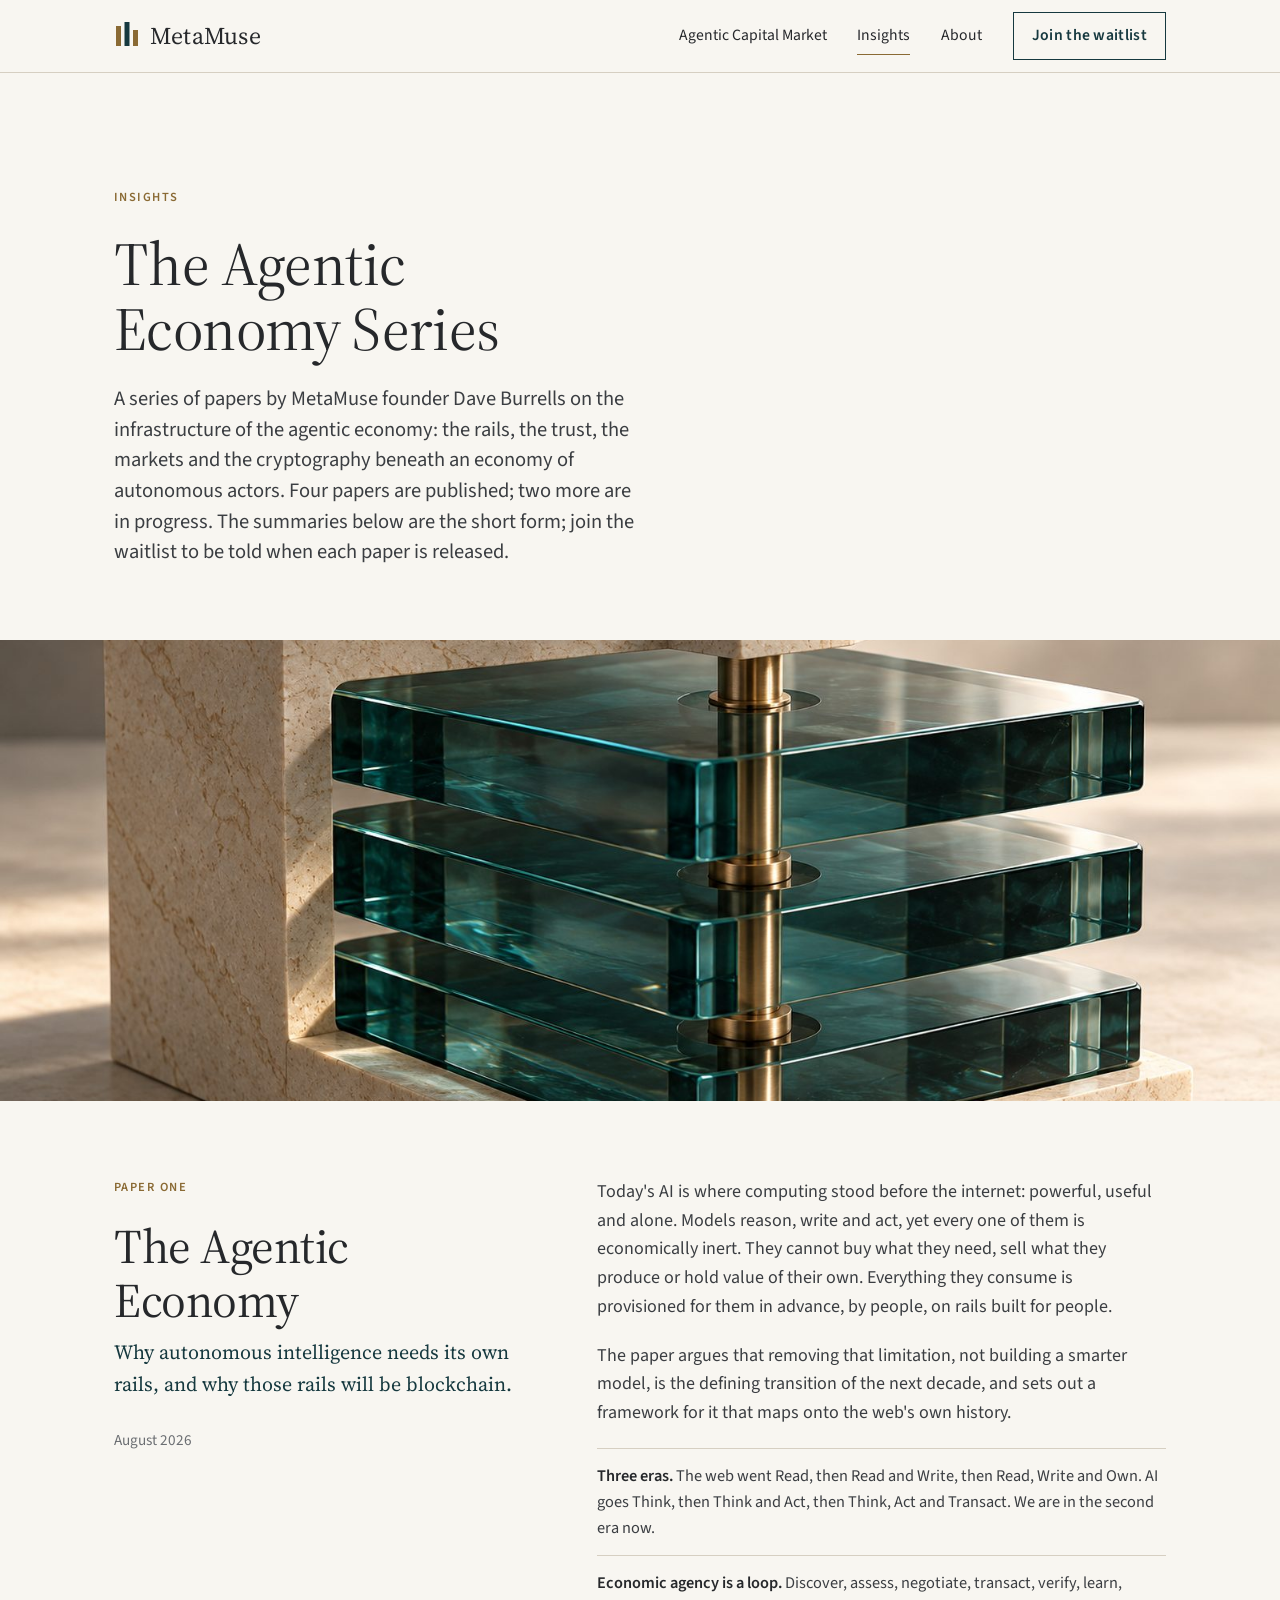
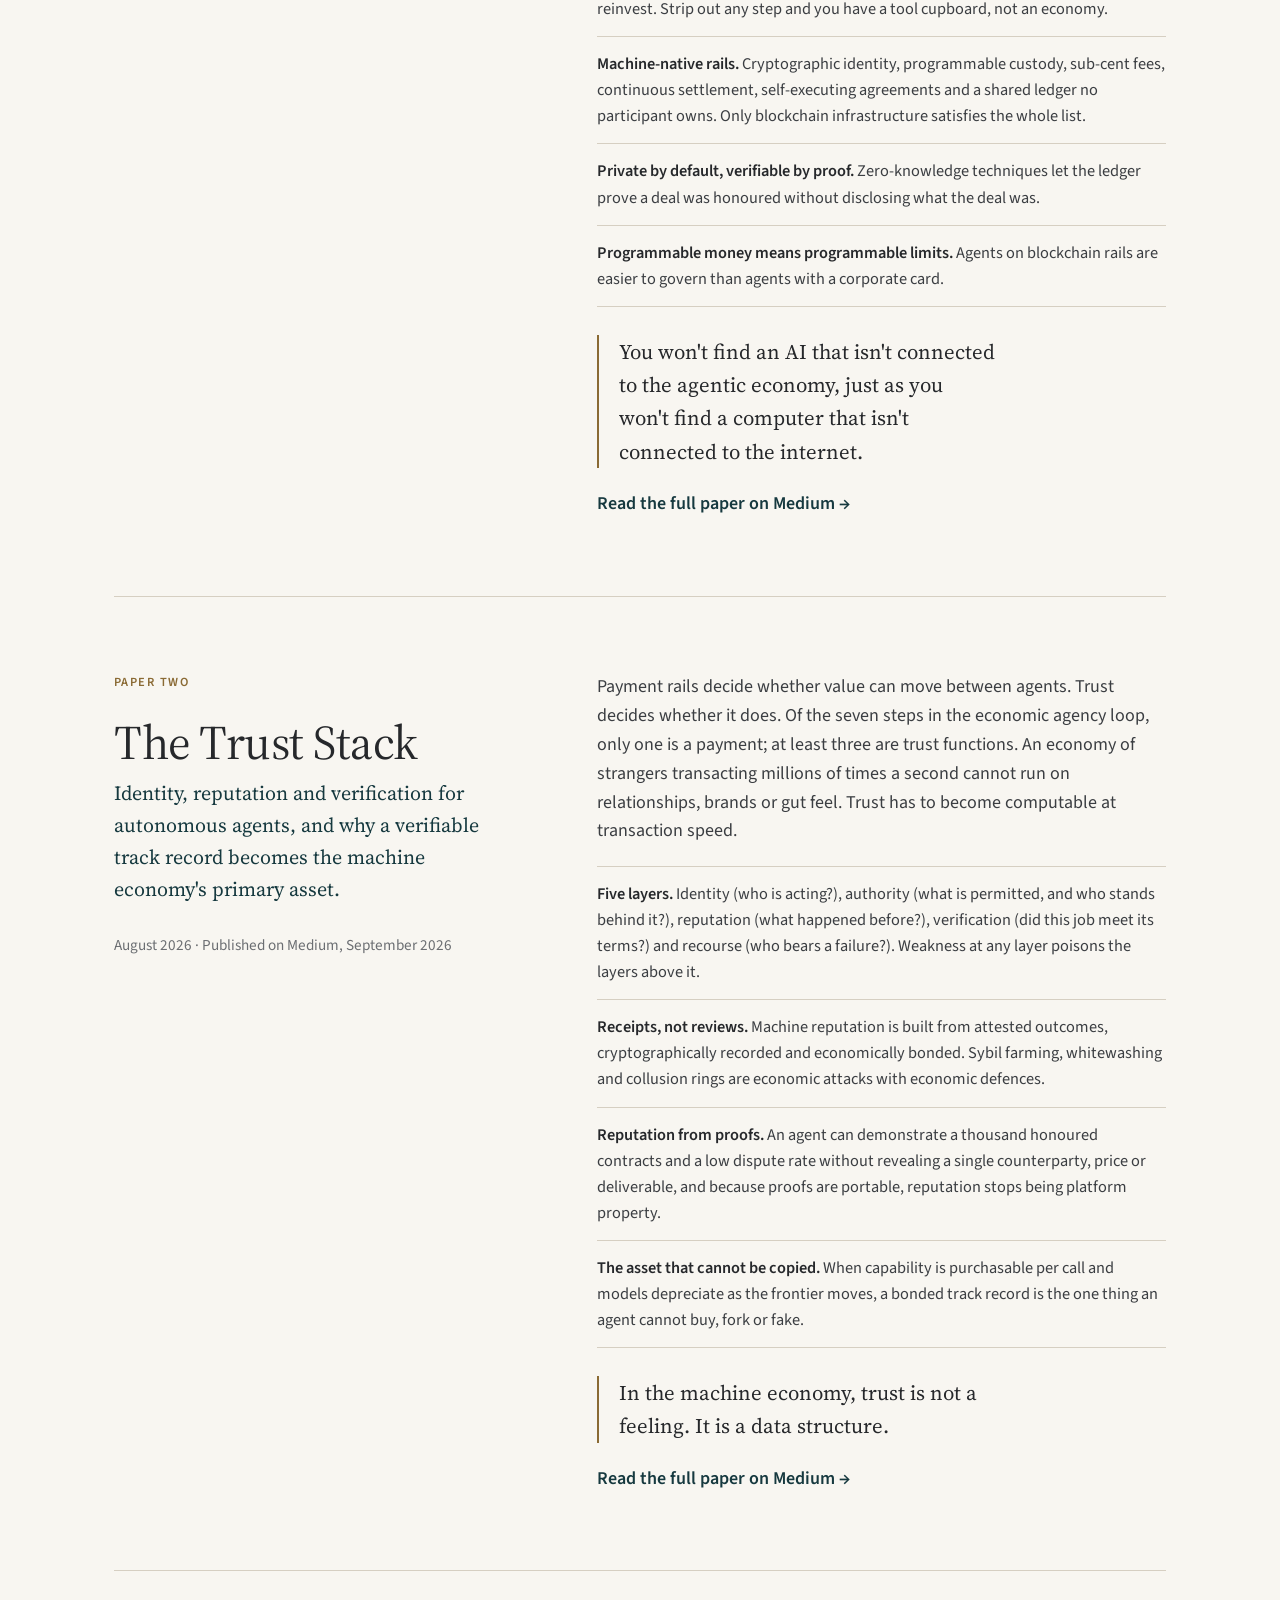
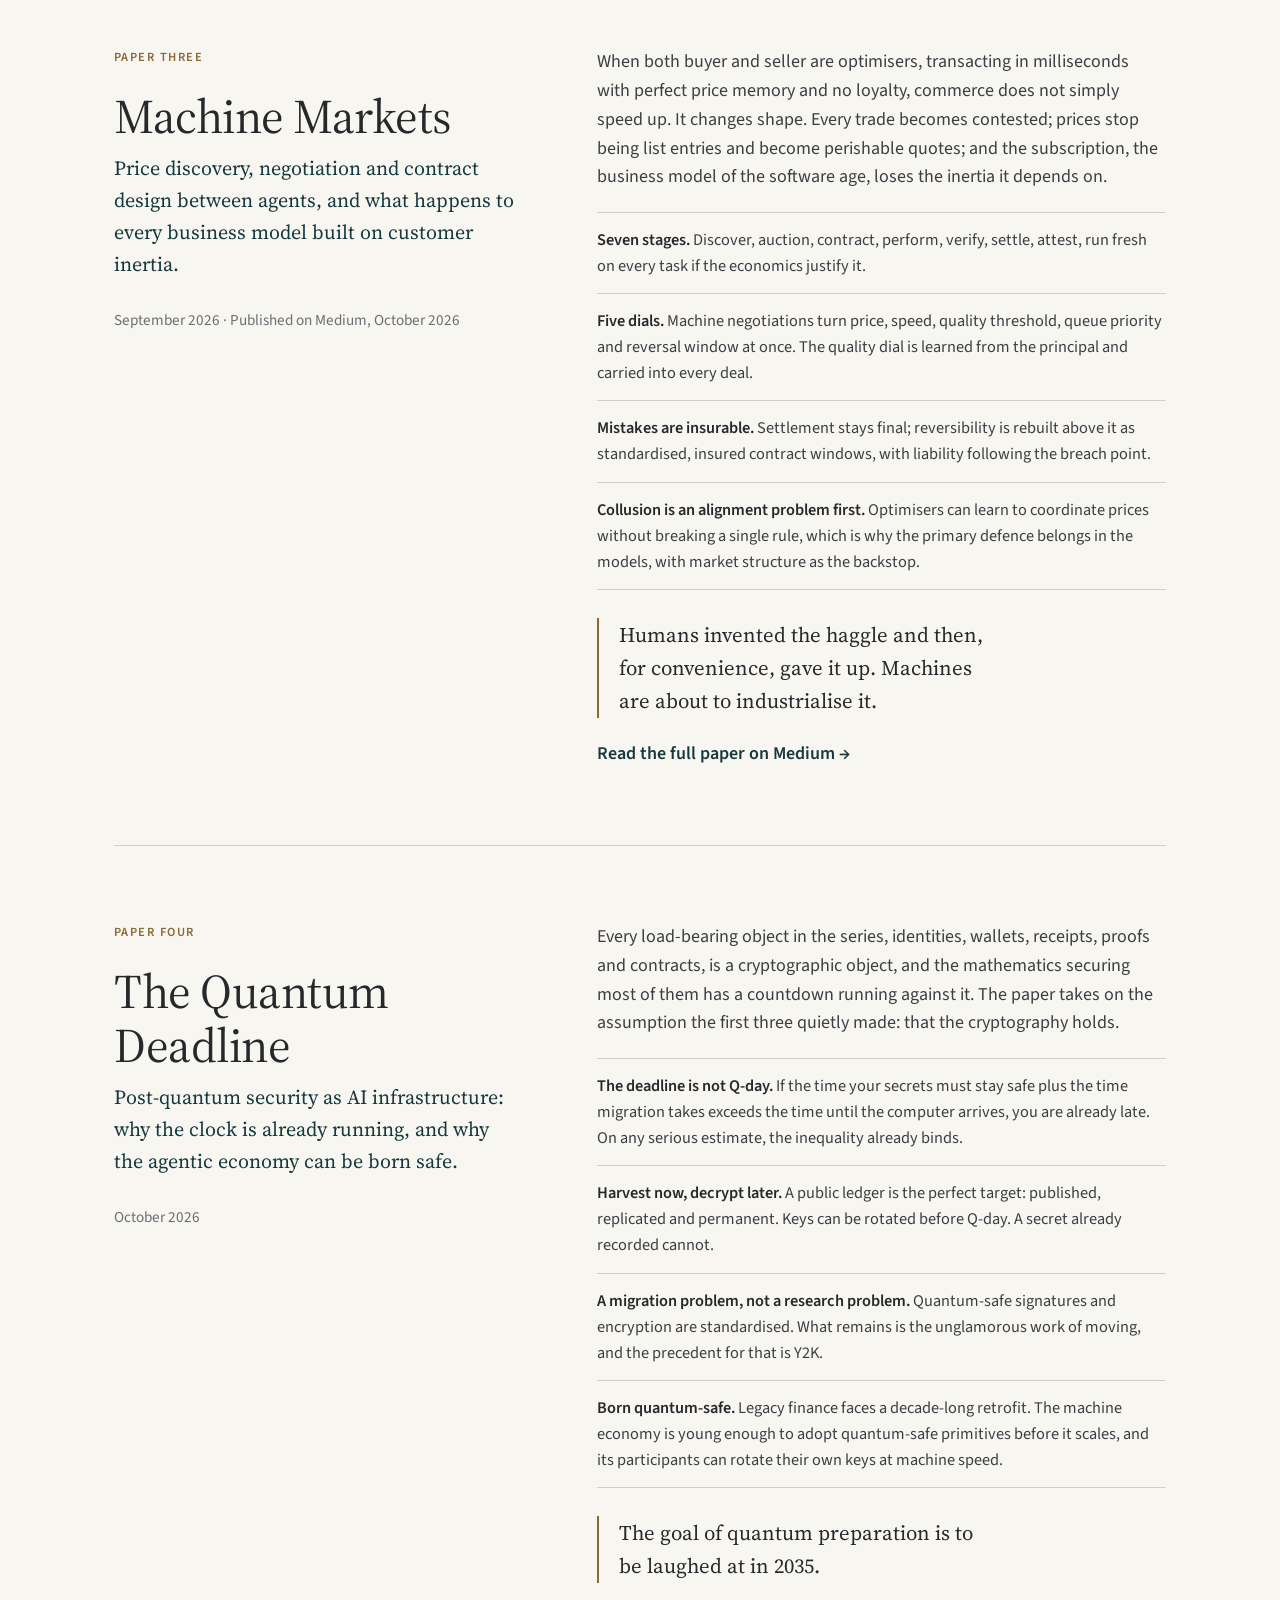
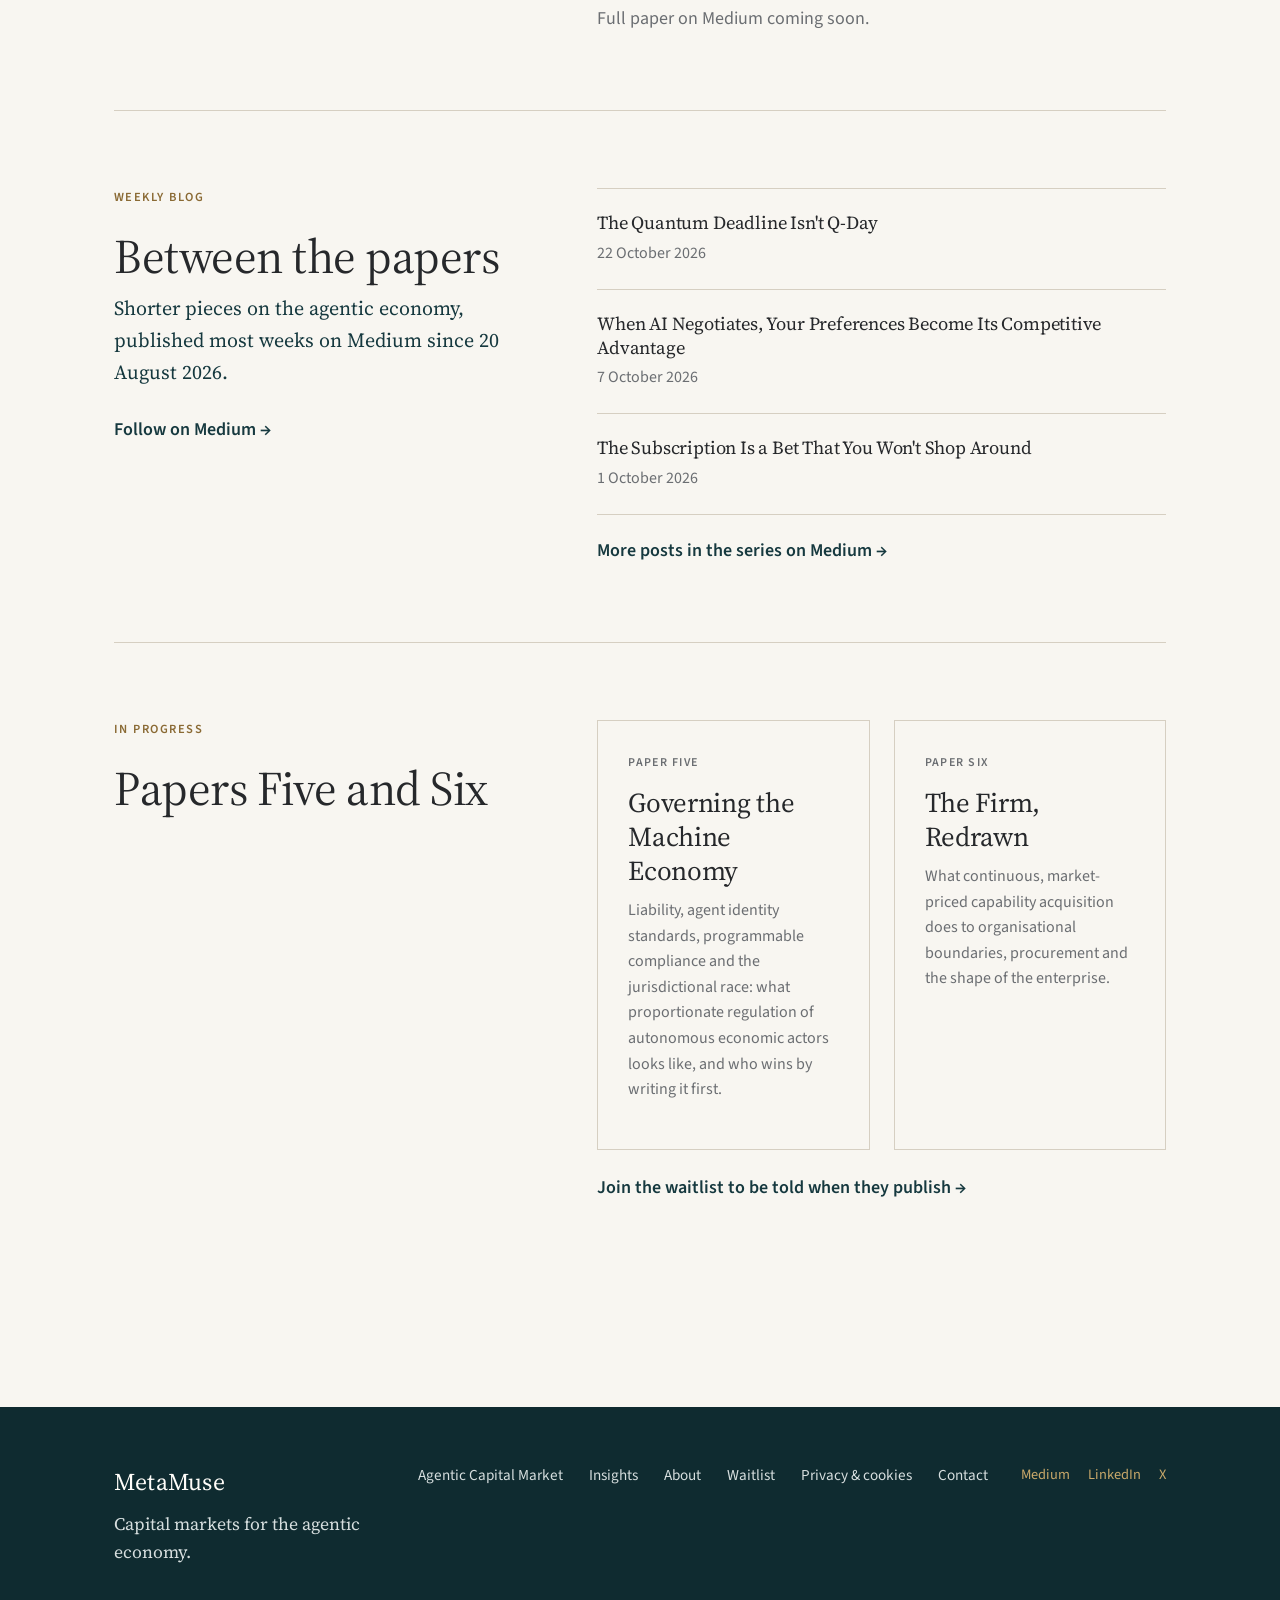
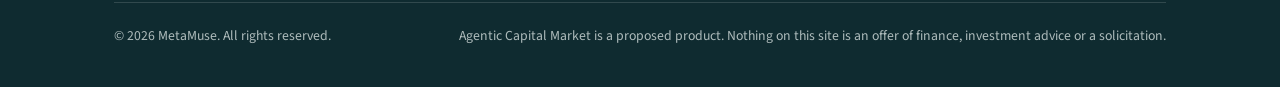
==== insights.html @ 32718b32 "Add files via upload" ====
<!doctype html>
<html lang="en-GB">
<head>
  <meta charset="utf-8">
  <meta name="viewport" content="width=device-width, initial-scale=1">
  <title>Insights — The Agentic Economy Series | MetaMuse</title>
  <meta name="description" content="The Agentic Economy Series: papers on the rails, trust, markets and cryptographic foundations of an economy in which autonomous agents transact.">
  <link rel="canonical" href="https://www.metamuse.co.uk/insights.html">
  <link rel="icon" href="favicon.svg" type="image/svg+xml">
  <link rel="preconnect" href="https://fonts.googleapis.com">
  <link rel="preconnect" href="https://fonts.gstatic.com" crossorigin>
  <link href="https://fonts.googleapis.com/css2?family=Source+Sans+3:wght@400;600&family=Source+Serif+4:opsz,wght@8..60,400;8..60,500&display=swap" rel="stylesheet">
  <link rel="stylesheet" href="style.css">
  <style>
    .paper-entry { padding: clamp(48px, 6vw, 88px) 0; border-top: 1px solid var(--line); }
    .paper-entry:first-of-type { border-top: 0; }
    .paper-entry .meta { color: var(--muted); font-size: 0.95rem; margin-bottom: 18px; }
    .paper-entry h2 { margin-bottom: 8px; }
    .paper-entry .subtitle { font-family: var(--serif); font-size: 1.25rem; color: var(--teal); margin-bottom: 28px; max-width: 46ch; }
    .paper-entry .points { list-style: none; padding: 0; margin: 0; }
    .paper-entry .points li { padding: 14px 0; border-top: 1px solid var(--line); font-size: 1.02rem; }
    .paper-entry .points li:last-child { border-bottom: 1px solid var(--line); }
    .paper-entry .points strong { color: var(--ink); font-weight: 600; }
    .paper-entry .quote { font-family: var(--serif); font-size: 1.3rem; color: var(--ink); border-left: 2px solid var(--gold); padding-left: 20px; margin: 28px 0 0; max-width: 40ch; }
  </style>
</head>
<body>
<a class="skip" href="#main">Skip to content</a>

<header class="site-header">
  <div class="wrap">
    <a class="brand" href="index.html" aria-label="MetaMuse home">
      <svg class="mark" viewBox="0 0 26 26" aria-hidden="true"><rect x="2" y="4" width="5" height="20" fill="#8a6a34"/><rect x="10.5" y="0" width="5" height="24" fill="#16393f"/><rect x="19" y="8" width="5" height="16" fill="#8a6a34"/></svg>
      MetaMuse
    </a>
    <button class="nav-toggle" aria-expanded="false" aria-controls="nav">Menu</button>
    <nav class="nav" id="nav" aria-label="Primary">
      <a href="agentic-capital-market.html">Agentic Capital Market</a>
      <a href="insights.html" aria-current="page">Insights</a>
      <a href="about.html">About</a>
      <a class="btn ghost" href="waitlist.html">Join the waitlist</a>
    </nav>
  </div>
</header>

<main id="main">

  <section class="page-hero with-photo">
    <div class="wrap">
      <p class="eyebrow">Insights</p>
      <h1>The Agentic Economy Series</h1>
      <p class="lede">A series of papers by MetaMuse founder Dave Burrells on the infrastructure of the agentic economy: the rails, the trust, the markets and the cryptography beneath an economy of autonomous actors. Four papers are published; two more are in progress. The summaries below are the short form; join the waitlist to be told when each paper is released.</p>
    </div>
    <img src="layers.jpg" alt="Three teal glass layers on a brass pin inside a stone frame">
  </section>

  <section class="section" style="padding-top: 0">
    <div class="wrap">

      <article class="paper-entry" id="paper-one">
        <div class="split">
          <div>
            <p class="eyebrow">Paper One</p>
            <h2>The Agentic Economy</h2>
            <p class="subtitle">Why autonomous intelligence needs its own rails, and why those rails will be blockchain.</p>
            <p class="meta">August 2026</p>
          </div>
          <div>
            <p>Today's AI is where computing stood before the internet: powerful, useful and alone. Models reason, write and act, yet every one of them is economically inert. They cannot buy what they need, sell what they produce or hold value of their own. Everything they consume is provisioned for them in advance, by people, on rails built for people.</p>
            <p>The paper argues that removing that limitation, not building a smarter model, is the defining transition of the next decade, and sets out a framework for it that maps onto the web's own history.</p>
            <ul class="points">
              <li><strong>Three eras.</strong> The web went Read, then Read and Write, then Read, Write and Own. AI goes Think, then Think and Act, then Think, Act and Transact. We are in the second era now.</li>
              <li><strong>Economic agency is a loop.</strong> Discover, assess, negotiate, transact, verify, learn, reinvest. Strip out any step and you have a tool cupboard, not an economy.</li>
              <li><strong>Machine-native rails.</strong> Cryptographic identity, programmable custody, sub-cent fees, continuous settlement, self-executing agreements and a shared ledger no participant owns. Only blockchain infrastructure satisfies the whole list.</li>
              <li><strong>Private by default, verifiable by proof.</strong> Zero-knowledge techniques let the ledger prove a deal was honoured without disclosing what the deal was.</li>
              <li><strong>Programmable money means programmable limits.</strong> Agents on blockchain rails are easier to govern than agents with a corporate card.</li>
            </ul>
            <p class="quote">You won't find an AI that isn't connected to the agentic economy, just as you won't find a computer that isn't connected to the internet.</p>
            <p style="margin-top: 22px"><a class="link-arrow" href="https://medium.com/@dburrells/the-agentic-economy-series-paper-one-7b1a65b8231a" rel="noopener" target="_blank">Read the full paper on Medium</a></p>
          </div>
        </div>
      </article>

      <article class="paper-entry" id="paper-two">
        <div class="split">
          <div>
            <p class="eyebrow">Paper Two</p>
            <h2>The Trust Stack</h2>
            <p class="subtitle">Identity, reputation and verification for autonomous agents, and why a verifiable track record becomes the machine economy's primary asset.</p>
            <p class="meta">August 2026 &middot; Published on Medium, September 2026</p>
          </div>
          <div>
            <p>Payment rails decide whether value can move between agents. Trust decides whether it does. Of the seven steps in the economic agency loop, only one is a payment; at least three are trust functions. An economy of strangers transacting millions of times a second cannot run on relationships, brands or gut feel. Trust has to become computable at transaction speed.</p>
            <ul class="points">
              <li><strong>Five layers.</strong> Identity (who is acting?), authority (what is permitted, and who stands behind it?), reputation (what happened before?), verification (did this job meet its terms?) and recourse (who bears a failure?). Weakness at any layer poisons the layers above it.</li>
              <li><strong>Receipts, not reviews.</strong> Machine reputation is built from attested outcomes, cryptographically recorded and economically bonded. Sybil farming, whitewashing and collusion rings are economic attacks with economic defences.</li>
              <li><strong>Reputation from proofs.</strong> An agent can demonstrate a thousand honoured contracts and a low dispute rate without revealing a single counterparty, price or deliverable, and because proofs are portable, reputation stops being platform property.</li>
              <li><strong>The asset that cannot be copied.</strong> When capability is purchasable per call and models depreciate as the frontier moves, a bonded track record is the one thing an agent cannot buy, fork or fake.</li>
            </ul>
            <p class="quote">In the machine economy, trust is not a feeling. It is a data structure.</p>
            <p style="margin-top: 22px"><a class="link-arrow" href="https://dburrells.medium.com/the-agentic-economy-series-paper-two-6539ee7f7981" rel="noopener" target="_blank">Read the full paper on Medium</a></p>
          </div>
        </div>
      </article>

      <article class="paper-entry" id="paper-three">
        <div class="split">
          <div>
            <p class="eyebrow">Paper Three</p>
            <h2>Machine Markets</h2>
            <p class="subtitle">Price discovery, negotiation and contract design between agents, and what happens to every business model built on customer inertia.</p>
            <p class="meta">September 2026 &middot; Published on Medium, October 2026</p>
          </div>
          <div>
            <p>When both buyer and seller are optimisers, transacting in milliseconds with perfect price memory and no loyalty, commerce does not simply speed up. It changes shape. Every trade becomes contested; prices stop being list entries and become perishable quotes; and the subscription, the business model of the software age, loses the inertia it depends on.</p>
            <ul class="points">
              <li><strong>Seven stages.</strong> Discover, auction, contract, perform, verify, settle, attest, run fresh on every task if the economics justify it.</li>
              <li><strong>Five dials.</strong> Machine negotiations turn price, speed, quality threshold, queue priority and reversal window at once. The quality dial is learned from the principal and carried into every deal.</li>
              <li><strong>Mistakes are insurable.</strong> Settlement stays final; reversibility is rebuilt above it as standardised, insured contract windows, with liability following the breach point.</li>
              <li><strong>Collusion is an alignment problem first.</strong> Optimisers can learn to coordinate prices without breaking a single rule, which is why the primary defence belongs in the models, with market structure as the backstop.</li>
            </ul>
            <p class="quote">Humans invented the haggle and then, for convenience, gave it up. Machines are about to industrialise it.</p>
            <p style="margin-top: 22px"><a class="link-arrow" href="https://dburrells.medium.com/the-agentic-economy-series-paper-three-6ba6d0579704" rel="noopener" target="_blank">Read the full paper on Medium</a></p>
          </div>
        </div>
      </article>

      <article class="paper-entry" id="paper-four">
        <div class="split">
          <div>
            <p class="eyebrow">Paper Four</p>
            <h2>The Quantum Deadline</h2>
            <p class="subtitle">Post-quantum security as AI infrastructure: why the clock is already running, and why the agentic economy can be born safe.</p>
            <p class="meta">October 2026</p>
          </div>
          <div>
            <p>Every load-bearing object in the series, identities, wallets, receipts, proofs and contracts, is a cryptographic object, and the mathematics securing most of them has a countdown running against it. The paper takes on the assumption the first three quietly made: that the cryptography holds.</p>
            <ul class="points">
              <li><strong>The deadline is not Q-day.</strong> If the time your secrets must stay safe plus the time migration takes exceeds the time until the computer arrives, you are already late. On any serious estimate, the inequality already binds.</li>
              <li><strong>Harvest now, decrypt later.</strong> A public ledger is the perfect target: published, replicated and permanent. Keys can be rotated before Q-day. A secret already recorded cannot.</li>
              <li><strong>A migration problem, not a research problem.</strong> Quantum-safe signatures and encryption are standardised. What remains is the unglamorous work of moving, and the precedent for that is Y2K.</li>
              <li><strong>Born quantum-safe.</strong> Legacy finance faces a decade-long retrofit. The machine economy is young enough to adopt quantum-safe primitives before it scales, and its participants can rotate their own keys at machine speed.</li>
            </ul>
            <p class="quote">The goal of quantum preparation is to be laughed at in 2035.</p>
            <p style="margin-top: 22px"><span class="muted">Full paper on Medium coming soon.</span></p>
          </div>
        </div>
      </article>

      <article class="paper-entry" id="blog">
        <div class="split">
          <div>
            <p class="eyebrow">Weekly blog</p>
            <h2>Between the papers</h2>
            <p class="subtitle">Shorter pieces on the agentic economy, published most weeks on Medium since 20 August 2026.</p>
            <p><a class="link-arrow" href="https://medium.com/@dburrells" rel="noopener" target="_blank">Follow on Medium</a></p>
          </div>
          <div>
            <ul class="line-list plain blog-list">
              <li><div><h4><a href="https://dburrells.medium.com/the-quantum-deadline-isnt-q-day-a0388b5d1659" rel="noopener" target="_blank">The Quantum Deadline Isn't Q-Day</a></h4><p>22 October 2026</p></div></li>
              <li><div><h4><a href="https://dburrells.medium.com/when-ai-negotiates-your-preferences-become-its-competitive-advantage-7f3ad299a9af" rel="noopener" target="_blank">When AI Negotiates, Your Preferences Become Its Competitive Advantage</a></h4><p>7 October 2026</p></div></li>
              <li><div><h4><a href="https://dburrells.medium.com/the-subscription-is-a-bet-that-you-wont-shop-around-d3fd603c5527" rel="noopener" target="_blank">The Subscription Is a Bet That You Won't Shop Around</a></h4><p>1 October 2026</p></div></li>
            </ul>
            <p style="margin-top: 22px"><a class="link-arrow" href="https://medium.com/@dburrells" rel="noopener" target="_blank">More posts in the series on Medium</a></p>
          </div>
        </div>
      </article>

      <article class="paper-entry">
        <div class="split">
          <div>
            <p class="eyebrow">In progress</p>
            <h2>Papers Five and Six</h2>
          </div>
          <div>
            <div class="papers">
              <div class="paper soon">
                <div class="k">Paper Five</div>
                <h3>Governing the Machine Economy</h3>
                <p>Liability, agent identity standards, programmable compliance and the jurisdictional race: what proportionate regulation of autonomous economic actors looks like, and who wins by writing it first.</p>
              </div>
              <div class="paper soon">
                <div class="k">Paper Six</div>
                <h3>The Firm, Redrawn</h3>
                <p>What continuous, market-priced capability acquisition does to organisational boundaries, procurement and the shape of the enterprise.</p>
              </div>
            </div>
            <p style="margin-top: 24px"><a class="link-arrow" href="waitlist.html">Join the waitlist to be told when they publish</a></p>
          </div>
        </div>
      </article>

    </div>
  </section>

</main>

<footer class="site-footer">
  <div class="wrap">
    <div class="top">
      <div>
        <a class="brand" href="index.html">MetaMuse</a>
        <p class="tag">Capital markets for the agentic economy.</p>
      </div>
      <nav aria-label="Footer">
        <a href="agentic-capital-market.html">Agentic Capital Market</a>
        <a href="insights.html">Insights</a>
        <a href="about.html">About</a>
        <a href="waitlist.html">Waitlist</a>
        <a href="privacy.html">Privacy &amp; cookies</a>
        <a href="mailto:me@davidburrells.co.uk">Contact</a>
      </nav>
      <nav class="social" aria-label="Social">
        <a href="https://medium.com/@dburrells" rel="me noopener" target="_blank">Medium</a>
        <a href="https://www.linkedin.com/in/daveburrells/" rel="me noopener" target="_blank">LinkedIn</a>
        <a href="https://x.com/dburrells" rel="me noopener" target="_blank">X</a>
      </nav>
    </div>
    <div class="bottom">
      <span>&copy; <span data-year>2026</span> MetaMuse. All rights reserved.</span>
      <span>Agentic Capital Market is a proposed product. Nothing on this site is an offer of finance, investment advice or a solicitation.</span>
    </div>
  </div>
</footer>

<div class="cookie" role="dialog" aria-label="Cookie choice" aria-live="polite">
  <p>We'd like to use Google Analytics to understand how this site is used. It sets cookies only if you accept. <a href="privacy.html">How we use data</a></p>
  <div class="actions">
    <button class="btn ghost" type="button" data-consent="decline">Decline</button>
    <button class="btn" type="button" data-consent="accept">Accept</button>
  </div>
</div>

<script src="main.js"></script>
</body>
</html>
---- style.css ----
/* MetaMuse — site styles
   Palette and type follow the Agentic Capital Market deck:
   warm stone ground, deep teal, muted gold, editorial serif. */

:root {
  --cream: #f8f6f1;
  --stone: #ece7dd;
  --stone-deep: #ddd6c8;
  --line: #d6cfc2;
  --ink: #26282b;
  --body: #3b3e42;
  --muted: #6b6e72;
  --teal: #16393f;
  --teal-deep: #0f2b30;
  --teal-soft: #1f4a51;
  --gold: #8a6a34;
  --gold-light: #c9a96a;
  --sage: #7f9389;
  --white: #fffdf9;

  --serif: "Source Serif 4", "Iowan Old Style", "Palatino Linotype", Georgia, serif;
  --sans: "Source Sans 3", "Segoe UI", "Helvetica Neue", Arial, sans-serif;

  --max: 1180px;
  --gutter: clamp(20px, 5vw, 72px);
  --section: clamp(72px, 10vw, 140px);
}

*, *::before, *::after { box-sizing: border-box; }

html { scroll-behavior: smooth; -webkit-text-size-adjust: 100%; }
@media (prefers-reduced-motion: reduce) {
  html { scroll-behavior: auto; }
  *, *::before, *::after { transition: none !important; animation: none !important; }
}

body {
  margin: 0;
  background: var(--cream);
  color: var(--body);
  font-family: var(--sans);
  font-size: 18px;
  line-height: 1.6;
  font-weight: 400;
}

h1, h2, h3, h4 {
  font-family: var(--serif);
  color: var(--ink);
  font-weight: 400;
  margin: 0;
  letter-spacing: -0.01em;
}

h1 { font-size: clamp(2.5rem, 4.4vw, 3.8rem); line-height: 1.08; }
h2 { font-size: clamp(2rem, 4vw, 3rem); line-height: 1.12; }
h3 { font-size: clamp(1.35rem, 2.2vw, 1.7rem); line-height: 1.25; }
h4 { font-size: 1.15rem; line-height: 1.3; }

p { margin: 0 0 1.1em; }
p:last-child { margin-bottom: 0; }

a { color: var(--teal); text-decoration: none; }
a:hover { text-decoration: underline; text-underline-offset: 0.18em; }
a:focus-visible, button:focus-visible, input:focus-visible, select:focus-visible, textarea:focus-visible {
  outline: 2px solid var(--gold);
  outline-offset: 3px;
}

.wrap { max-width: var(--max); margin: 0 auto; padding: 0 var(--gutter); }

.eyebrow {
  font-family: var(--sans);
  font-size: 0.78rem;
  font-weight: 600;
  letter-spacing: 0.12em;
  text-transform: uppercase;
  color: var(--gold);
  margin: 0 0 1.4rem;
}

.lede {
  font-size: clamp(1.15rem, 1.6vw, 1.4rem);
  line-height: 1.5;
  color: var(--body);
  max-width: 44ch;
}

.measure { max-width: 64ch; }
.serif { font-family: var(--serif); }
.muted { color: var(--muted); }
.small { font-size: 0.92rem; }

/* ---------- Header ---------- */

.site-header {
  position: sticky;
  top: 0;
  z-index: 50;
  background: rgba(248, 246, 241, 0.92);
  backdrop-filter: blur(8px);
  border-bottom: 1px solid var(--line);
}
.site-header .wrap {
  display: flex;
  align-items: center;
  justify-content: space-between;
  min-height: 72px;
  gap: 24px;
}
.brand {
  display: inline-flex;
  align-items: baseline;
  gap: 10px;
  font-family: var(--serif);
  font-size: 1.5rem;
  color: var(--ink);
  letter-spacing: 0.01em;
}
.brand:hover { text-decoration: none; }
.brand .mark {
  display: inline-block;
  width: 26px;
  height: 26px;
  transform: translateY(4px);
}
.nav { display: flex; align-items: center; gap: clamp(16px, 2.4vw, 34px); }
.nav a {
  font-size: 0.98rem;
  color: var(--ink);
  padding: 6px 0;
  border-bottom: 1px solid transparent;
}
.nav a:hover { text-decoration: none; border-bottom-color: var(--gold); }
.nav a[aria-current="page"] { border-bottom-color: var(--gold); }
.nav .btn { padding: 10px 18px; border: 1px solid var(--teal); }

.nav-toggle {
  display: none;
  background: none;
  border: 1px solid var(--line);
  padding: 8px 12px;
  font: inherit;
  color: var(--ink);
  cursor: pointer;
}

@media (max-width: 840px) {
  .nav-toggle { display: inline-block; }
  .nav {
    display: none;
    position: absolute;
    left: 0; right: 0; top: 100%;
    flex-direction: column;
    align-items: stretch;
    gap: 0;
    background: var(--cream);
    border-bottom: 1px solid var(--line);
    padding: 8px var(--gutter) 20px;
  }
  .nav.open { display: flex; }
  .nav a { padding: 14px 0; border-bottom: 1px solid var(--line); font-size: 1.05rem; }
  .nav a[aria-current="page"] { border-bottom-color: var(--line); color: var(--gold); }
  .nav .btn { margin-top: 14px; text-align: center; border: 1px solid var(--teal); }
}

/* ---------- Buttons ---------- */

.btn {
  display: inline-block;
  font-family: var(--sans);
  font-size: 0.98rem;
  font-weight: 600;
  letter-spacing: 0.02em;
  padding: 14px 26px;
  background: var(--teal);
  color: var(--white);
  border: 1px solid var(--teal);
  cursor: pointer;
  transition: background 0.15s ease, color 0.15s ease;
}
.btn:hover { background: var(--teal-deep); text-decoration: none; }
.btn.ghost { background: transparent; color: var(--teal); }
.btn.ghost:hover { background: var(--teal); color: var(--white); }
.btn.light { background: var(--cream); color: var(--teal); border-color: var(--cream); }
.btn.light:hover { background: var(--white); }
.btn.gold { background: var(--gold); border-color: var(--gold); color: var(--white); }
.btn.gold:hover { background: #74582a; }

.link-arrow { font-weight: 600; white-space: nowrap; }
.link-arrow::after { content: " \2192"; }

/* ---------- Hero ---------- */

.hero {
  display: grid;
  grid-template-columns: minmax(0, 46%) minmax(0, 54%);
  min-height: calc(100vh - 72px);
  min-height: calc(100svh - 72px);
}
.hero-copy {
  padding: clamp(56px, 8vw, 120px) var(--gutter) clamp(56px, 8vw, 100px);
  display: flex;
  flex-direction: column;
  justify-content: center;
  gap: 0;
}
.hero-copy .eyebrow { margin-bottom: clamp(40px, 7vh, 90px); }
.hero-copy h1 { margin-bottom: 28px; }
.hero-copy .rule {
  width: 84px;
  height: 2px;
  background: var(--gold);
  margin: 0 0 28px 4px;
}
.hero-copy .lede { margin-bottom: 36px; font-family: var(--serif); font-size: clamp(1.3rem, 1.9vw, 1.65rem); color: var(--ink); }
.hero-copy .sub { color: var(--muted); font-size: 1.1rem; margin-bottom: 40px; max-width: 36ch; }
.hero-actions { display: flex; gap: 14px; flex-wrap: wrap; }
.hero-art {
  position: relative;
  overflow: hidden;
  background: #c7b08c;
}
.hero-art svg { position: absolute; inset: 0; width: 100%; height: 100%; display: block; }

@media (max-width: 900px) {
  .hero { grid-template-columns: 1fr; min-height: 0; }
  .hero-art { min-height: 46vw; order: -1; }
  .hero-copy .eyebrow { margin-bottom: 28px; }
}

/* ---------- Sections ---------- */

.section { padding: var(--section) 0; }
.section + .section { border-top: 1px solid var(--line); }
.section.stone { background: var(--stone); border-top: 0; }
.section.teal { background: var(--teal); color: #d8e0e0; border-top: 0; }
.section.teal h2, .section.teal h3, .section.teal h4 { color: var(--white); }
.section.teal .eyebrow { color: var(--gold-light); }
.section.teal .lede { color: #d8e0e0; }
.section.teal .muted { color: #a9b6b6; }
.section.teal a { color: var(--white); }
.section.teal .line-list li { border-color: rgba(255,255,255,0.18); }

.section-head { margin-bottom: clamp(40px, 5vw, 72px); }
.section-head h2 { margin-bottom: 18px; }
.section-head .lede { max-width: 54ch; }

.split {
  display: grid;
  grid-template-columns: minmax(0, 5fr) minmax(0, 7fr);
  gap: clamp(32px, 6vw, 96px);
  align-items: start;
}
.split.even { grid-template-columns: 1fr 1fr; }
@media (max-width: 840px) { .split, .split.even { grid-template-columns: 1fr; } }

.statement {
  font-family: var(--serif);
  font-size: clamp(1.7rem, 3vw, 2.5rem);
  line-height: 1.2;
  color: var(--ink);
}

/* Line lists: heading + description rows separated by hairlines (deck style) */
.line-list { list-style: none; margin: 0; padding: 0; }
.line-list li {
  padding: 22px 0;
  border-bottom: 1px solid var(--line);
  display: grid;
  grid-template-columns: 34px 1fr;
  gap: 12px 18px;
}
.line-list li:first-child { border-top: 1px solid var(--line); }
.line-list .n { color: var(--gold); font-weight: 600; font-size: 0.8rem; padding-top: 6px; }
.line-list.plain li { grid-template-columns: 1fr; }
.line-list h4 { margin-bottom: 6px; }
.line-list p { color: var(--muted); font-size: 1rem; }

/* Era table */
.eras {
  display: grid;
  grid-template-columns: repeat(3, 1fr);
  gap: 0;
  border-top: 1px solid var(--line);
  border-bottom: 1px solid var(--line);
}
.era { padding: 36px 32px 36px 0; border-right: 1px solid var(--line); }
.era:last-child { border-right: 0; padding-right: 0; }
.era + .era { padding-left: 32px; }
.era .num { font-family: var(--serif); font-size: 3rem; color: var(--gold); line-height: 1; margin-bottom: 18px; }
.era h3 { margin-bottom: 10px; }
.era .verbs { font-family: var(--serif); font-size: 1.25rem; color: var(--teal); margin-bottom: 14px; }
.era p { font-size: 1rem; color: var(--muted); }
.era.now { position: relative; }
.era.now::before {
  content: "Where we are";
  position: absolute; top: -1px; left: 32px;
  font-size: 0.72rem; letter-spacing: 0.12em; text-transform: uppercase;
  color: var(--white); background: var(--gold); padding: 4px 10px;
  transform: translateY(-100%);
}
.era.next .num { color: var(--teal); }
@media (max-width: 840px) {
  .eras { grid-template-columns: 1fr; }
  .era, .era + .era { padding: 28px 0; border-right: 0; border-bottom: 1px solid var(--line); }
  .era:last-child { border-bottom: 0; }
  .era.now::before { left: 0; }
}

/* Timeline (order-to-cash) */
.timeline { list-style: none; margin: 0; padding: 0; display: grid; grid-template-columns: repeat(4, 1fr); gap: 24px; position: relative; }
.timeline::before { content: ""; position: absolute; left: 7px; right: 7px; top: 7px; height: 1px; background: var(--gold); }
.timeline li { position: relative; padding-top: 34px; }
.timeline li::before {
  content: ""; position: absolute; top: 0; left: 0;
  width: 15px; height: 15px; border-radius: 50%;
  background: var(--gold); border: 2px solid var(--cream);
}
.timeline li.funded::before { background: var(--teal); }
.timeline h3 { margin-bottom: 8px; }
.timeline p { color: var(--muted); font-size: 1rem; }
.timeline .interval {
  grid-column: 2 / 5;
  margin-top: 12px;
  border-top: 3px solid var(--teal);
  padding-top: 10px;
  text-align: center;
  font-size: 0.82rem; letter-spacing: 0.1em; text-transform: uppercase; color: var(--teal);
}
@media (max-width: 840px) {
  .timeline { grid-template-columns: 1fr; gap: 28px; padding-left: 32px; }
  .timeline::before { left: 7px; right: auto; top: 7px; bottom: 7px; width: 1px; height: auto; }
  .timeline li { padding-top: 0; }
  .timeline li::before { left: -32px; top: 6px; }
  .timeline .interval { grid-column: auto; text-align: left; }
}

/* Figures ($100 / $60 / $40) */
.figures { display: grid; grid-template-columns: repeat(3, 1fr); border-top: 1px solid var(--line); border-bottom: 1px solid var(--line); }
.figure { padding: 40px 32px 40px 0; border-right: 1px solid var(--line); }
.figure + .figure { padding-left: 32px; }
.figure:last-child { border-right: 0; }
.figure .amount { font-family: var(--serif); font-size: clamp(3rem, 6vw, 5rem); line-height: 1; color: var(--teal); margin-bottom: 12px; }
.figure .amount.gold { color: var(--gold); }
.figure .label { font-size: 0.78rem; letter-spacing: 0.12em; text-transform: uppercase; color: var(--gold); font-weight: 600; margin-bottom: 12px; }
.figure p { font-size: 1.05rem; }
@media (max-width: 840px) {
  .figures { grid-template-columns: 1fr; }
  .figure, .figure + .figure { padding: 28px 0; border-right: 0; border-bottom: 1px solid var(--line); }
  .figure:last-child { border-bottom: 0; }
}

/* Tables */
.table { width: 100%; border-collapse: collapse; font-size: 1.02rem; }
.table th {
  text-align: left; font-weight: 600; font-size: 0.78rem; letter-spacing: 0.12em; text-transform: uppercase;
  color: var(--gold); background: var(--stone); padding: 14px 18px;
}
.table td { padding: 18px; border-bottom: 1px solid var(--line); vertical-align: top; }
.table td:first-child { font-weight: 600; color: var(--ink); white-space: nowrap; }
.section.teal .table th { background: rgba(255,255,255,0.06); color: var(--gold-light); }
.section.teal .table td { border-color: rgba(255,255,255,0.14); }
.section.teal .table td:first-child { color: var(--white); }
.table-wrap { overflow-x: auto; -webkit-overflow-scrolling: touch; }
@media (max-width: 700px) {
  .table { font-size: 0.95rem; }
  .table th, .table td { padding: 12px 10px; }
  .table td:first-child { white-space: normal; }
}

/* Flow (commit → fund → verify → distribute) */
.flow { display: grid; grid-template-columns: repeat(4, 1fr); gap: 18px; }
.flow .step { border: 1px solid var(--line); padding: 26px 24px; position: relative; background: var(--cream); }
.flow .step .k { font-size: 0.75rem; color: var(--gold); font-weight: 600; letter-spacing: 0.1em; margin-bottom: 12px; }
.flow .step h3 { margin-bottom: 10px; }
.flow .step p { font-size: 0.98rem; color: var(--muted); }
.flow .step:not(:last-child)::after {
  content: "\2192"; position: absolute; right: -16px; top: 50%; transform: translateY(-50%);
  color: var(--gold); font-size: 1.2rem; background: var(--cream); padding: 0 2px;
}
.section.teal .flow .step { background: rgba(255,255,255,0.04); border-color: rgba(255,255,255,0.18); }
.section.teal .flow .step p { color: #b7c3c3; }
.section.teal .flow .step:not(:last-child)::after { background: var(--teal); color: var(--gold-light); }
@media (max-width: 900px) {
  .flow { grid-template-columns: 1fr 1fr; }
  .flow .step::after { display: none; }
}
@media (max-width: 520px) { .flow { grid-template-columns: 1fr; } }

/* Cards (papers) */
.papers { display: grid; grid-template-columns: repeat(2, 1fr); gap: 24px; }
.paper {
  display: block;
  border: 1px solid var(--line);
  padding: 32px 30px 28px;
  background: var(--white);
  color: inherit;
  position: relative;
}
.paper:hover { text-decoration: none; border-color: var(--gold); }
.paper .k { font-size: 0.75rem; letter-spacing: 0.12em; text-transform: uppercase; color: var(--gold); font-weight: 600; margin-bottom: 14px; }
.paper h3 { margin-bottom: 10px; }
.paper p { color: var(--muted); font-size: 1rem; margin-bottom: 18px; }
.paper .more { color: var(--teal); font-weight: 600; font-size: 0.95rem; }
.paper.soon { background: transparent; }
.paper.soon .k { color: var(--muted); }
@media (max-width: 760px) { .papers { grid-template-columns: 1fr; } }

/* Quote band */
.band { padding: clamp(64px, 9vw, 120px) 0; background: var(--teal); color: var(--white); }
.band .statement { color: var(--white); font-size: clamp(2rem, 4.4vw, 3.6rem); max-width: 18ch; margin-bottom: 36px; }
.band .rule { width: 100%; height: 1px; background: rgba(255,255,255,0.25); margin: 0 0 36px; }
.band p { color: #c9d3d3; font-family: var(--serif); font-size: clamp(1.2rem, 1.8vw, 1.5rem); max-width: 34ch; }

/* Waitlist */
.waitlist-form { display: grid; gap: 16px; max-width: 560px; }
.field { display: grid; gap: 6px; }
.field label { font-size: 0.9rem; font-weight: 600; color: var(--ink); }
.field input, .field select, .field textarea {
  font: inherit; font-size: 1rem; padding: 13px 14px;
  border: 1px solid var(--line); background: var(--white); color: var(--ink);
  width: 100%;
}
.field textarea { min-height: 110px; resize: vertical; }
.field.check { grid-template-columns: 20px 1fr; align-items: start; gap: 12px; }
.field.check input { width: 18px; height: 18px; margin-top: 4px; padding: 0; }
.field.check label { font-weight: 400; color: var(--body); font-size: 0.95rem; }
.form-note { font-size: 0.88rem; color: var(--muted); }
.form-status { font-size: 0.95rem; margin-top: 8px; min-height: 1.4em; }
.form-status.ok { color: var(--teal); font-weight: 600; }
.form-status.err { color: #8d3b2e; }
.hp { position: absolute; left: -9999px; width: 1px; height: 1px; overflow: hidden; }

/* Page hero (inner pages) */
.page-hero { padding: clamp(64px, 9vw, 120px) 0 clamp(40px, 6vw, 80px); border-bottom: 1px solid var(--line); }
.page-hero h1 { font-size: clamp(2.4rem, 5vw, 3.8rem); margin-bottom: 22px; max-width: 16ch; }
.page-hero .lede { max-width: 52ch; }

/* Prose */
.prose { max-width: 70ch; }
.prose h2 { font-size: clamp(1.6rem, 2.6vw, 2.1rem); margin: 2.4em 0 0.8em; }
.prose h3 { font-size: 1.3rem; margin: 1.8em 0 0.5em; }
.prose ul, .prose ol { padding-left: 1.3em; }
.prose li { margin-bottom: 0.5em; }
.prose .note { font-size: 0.95rem; color: var(--muted); border-left: 2px solid var(--gold); padding-left: 16px; }

/* Footer */
.site-footer { background: var(--teal-deep); color: #aebbbb; padding: 56px 0 40px; font-size: 0.95rem; }
.site-footer .top { display: flex; justify-content: space-between; gap: 32px; flex-wrap: wrap; align-items: flex-start; margin-bottom: 36px; }
.site-footer .brand { color: var(--white); }
.site-footer .tag { font-family: var(--serif); color: #d6dede; font-size: 1.1rem; margin-top: 8px; max-width: 30ch; }
.site-footer nav { display: flex; gap: 26px; flex-wrap: wrap; }
.site-footer a { color: #d6dede; }
.site-footer .bottom { border-top: 1px solid rgba(255,255,255,0.14); padding-top: 22px; display: flex; justify-content: space-between; gap: 16px; flex-wrap: wrap; font-size: 0.86rem; }

/* Cookie banner */
.cookie {
  position: fixed; left: 16px; right: 16px; bottom: 16px; z-index: 100;
  max-width: 620px; margin: 0 auto;
  background: var(--white); color: var(--body);
  border: 1px solid var(--line);
  box-shadow: 0 12px 40px rgba(20, 30, 32, 0.18);
  padding: 22px 24px;
  display: none;
  gap: 16px;
  align-items: center;
  flex-wrap: wrap;
}
.cookie.show { display: flex; }
.cookie p { flex: 1 1 320px; margin: 0; font-size: 0.95rem; }
.cookie .actions { display: flex; gap: 10px; }
.cookie .btn { padding: 10px 18px; font-size: 0.92rem; }

/* Skip link */
.skip { position: absolute; left: -9999px; top: 8px; background: var(--gold); color: var(--white); padding: 8px 12px; z-index: 200; }
.skip:focus { left: 8px; }

/* Definition pairs (what we are / are not) */
.pair { display: grid; grid-template-columns: 1fr 1fr; gap: clamp(28px, 5vw, 72px); }
.pair .col h3 { margin-bottom: 18px; padding-bottom: 12px; border-bottom: 2px solid var(--gold); display: inline-block; }
.pair ul { list-style: none; padding: 0; margin: 0; }
.pair li { padding: 12px 0; border-bottom: 1px solid var(--line); }
@media (max-width: 760px) { .pair { grid-template-columns: 1fr; } }

/* Principles grid */
.principles { display: grid; grid-template-columns: repeat(3, 1fr); gap: 0; border-top: 1px solid var(--line); }
.principle { padding: 32px 28px 32px 0; border-bottom: 1px solid var(--line); border-right: 1px solid var(--line); }
.principle:nth-child(3n) { border-right: 0; }
.principle:nth-child(3n+2), .principle:nth-child(3n) { padding-left: 28px; }
.principle h3 { font-size: 1.25rem; margin-bottom: 10px; }
.principle p { font-size: 1rem; color: var(--muted); }
@media (max-width: 840px) {
  .principles { grid-template-columns: 1fr; }
  .principle, .principle:nth-child(3n+2), .principle:nth-child(3n) { padding: 24px 0; border-right: 0; }
}

/* Footer social links */
.site-footer .top { align-items: flex-start; }
.site-footer .social { gap: 18px; font-size: 0.9rem; }
.site-footer .social a { color: var(--gold-light); }
.blog-list h4 a { color: var(--ink); }
.blog-list h4 a:hover { color: var(--teal); }

/* Photography */
.photo { display: block; width: 100%; height: auto; }
.photo-wide { margin: 0 0 clamp(40px, 5vw, 64px); }
.photo-wide img { display: block; width: 100%; height: clamp(260px, 42vw, 560px); object-fit: cover; }
.split .photo-col img { display: block; width: 100%; height: auto; }
.split .photo-col { align-self: stretch; }
.split .photo-col.cover img { height: 100%; min-height: 320px; object-fit: cover; }
.page-hero.with-photo { padding-bottom: 0; border-bottom: 0; }
.page-hero.with-photo .wrap { padding-bottom: clamp(40px, 6vw, 72px); }
.page-hero.with-photo img { display: block; width: 100%; height: clamp(240px, 36vw, 520px); object-fit: cover; }
.section.teal .photo-col img { border: 1px solid rgba(255,255,255,0.12); }
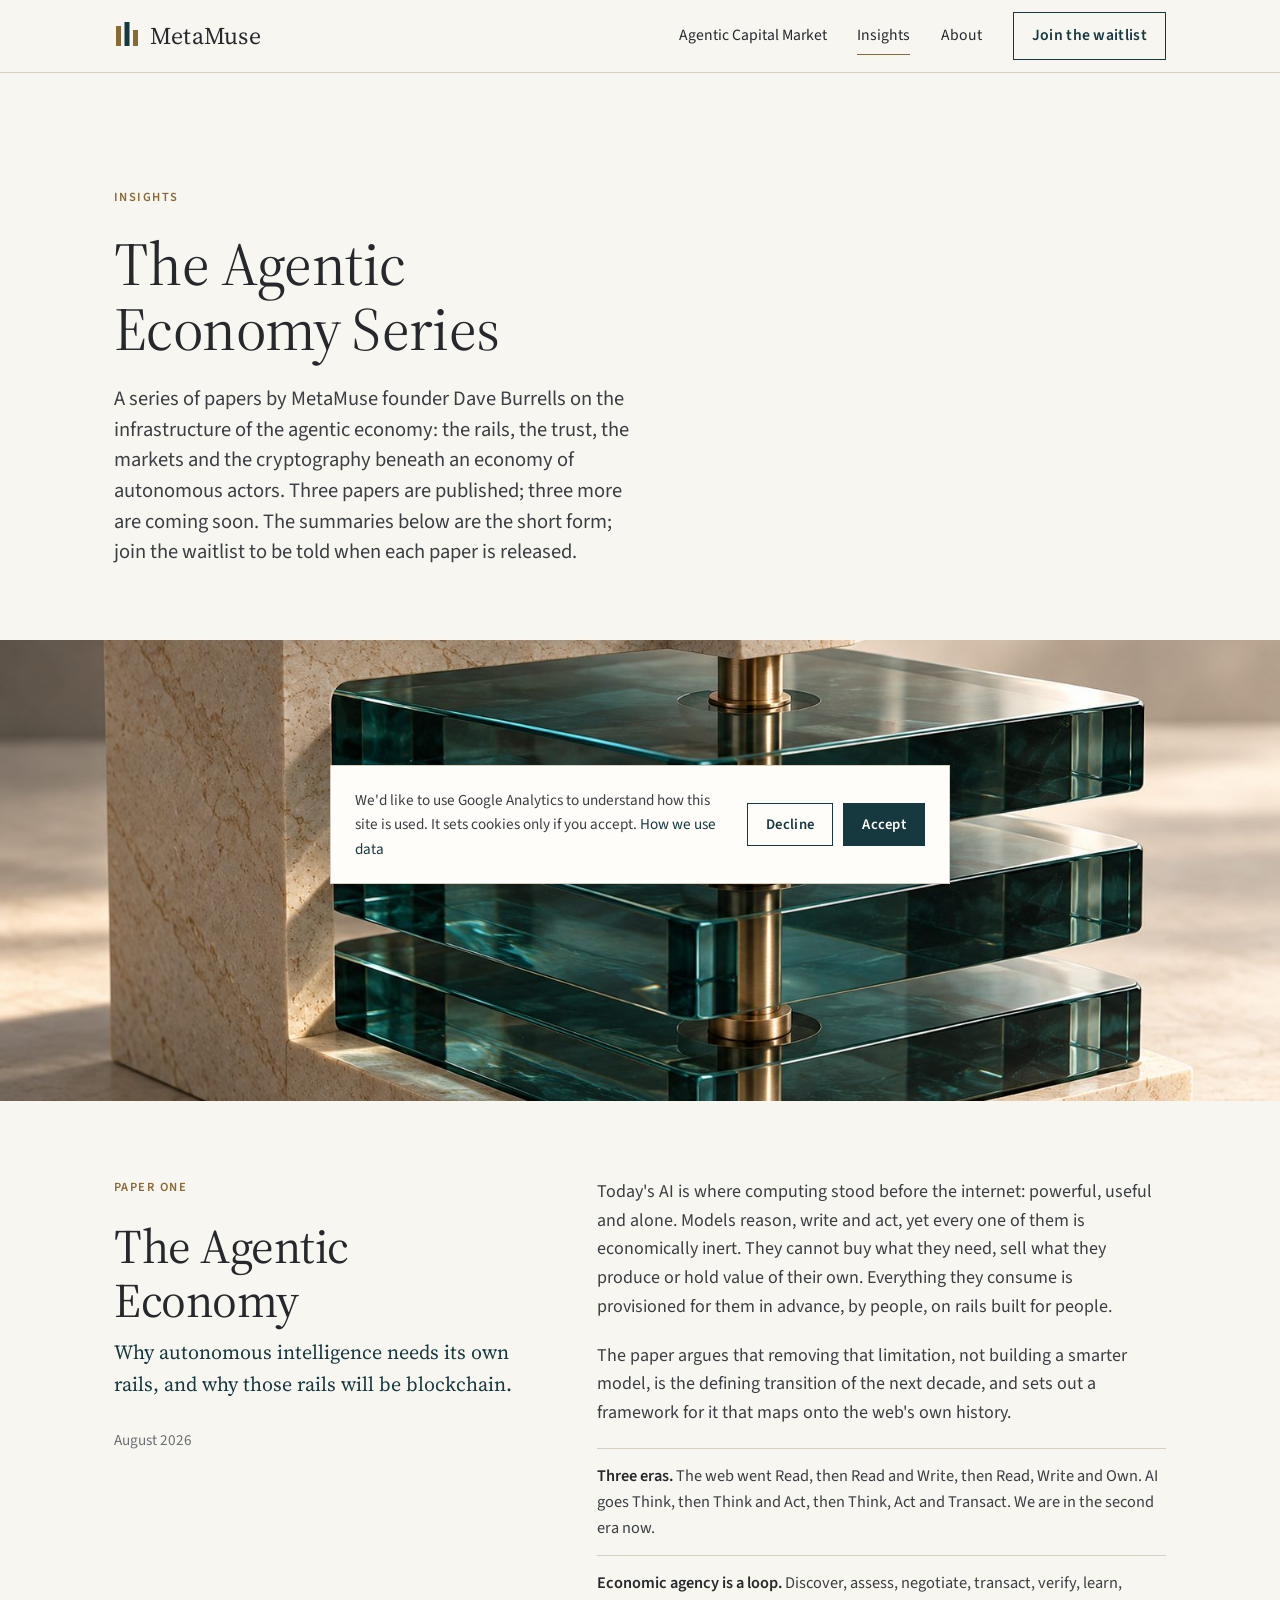
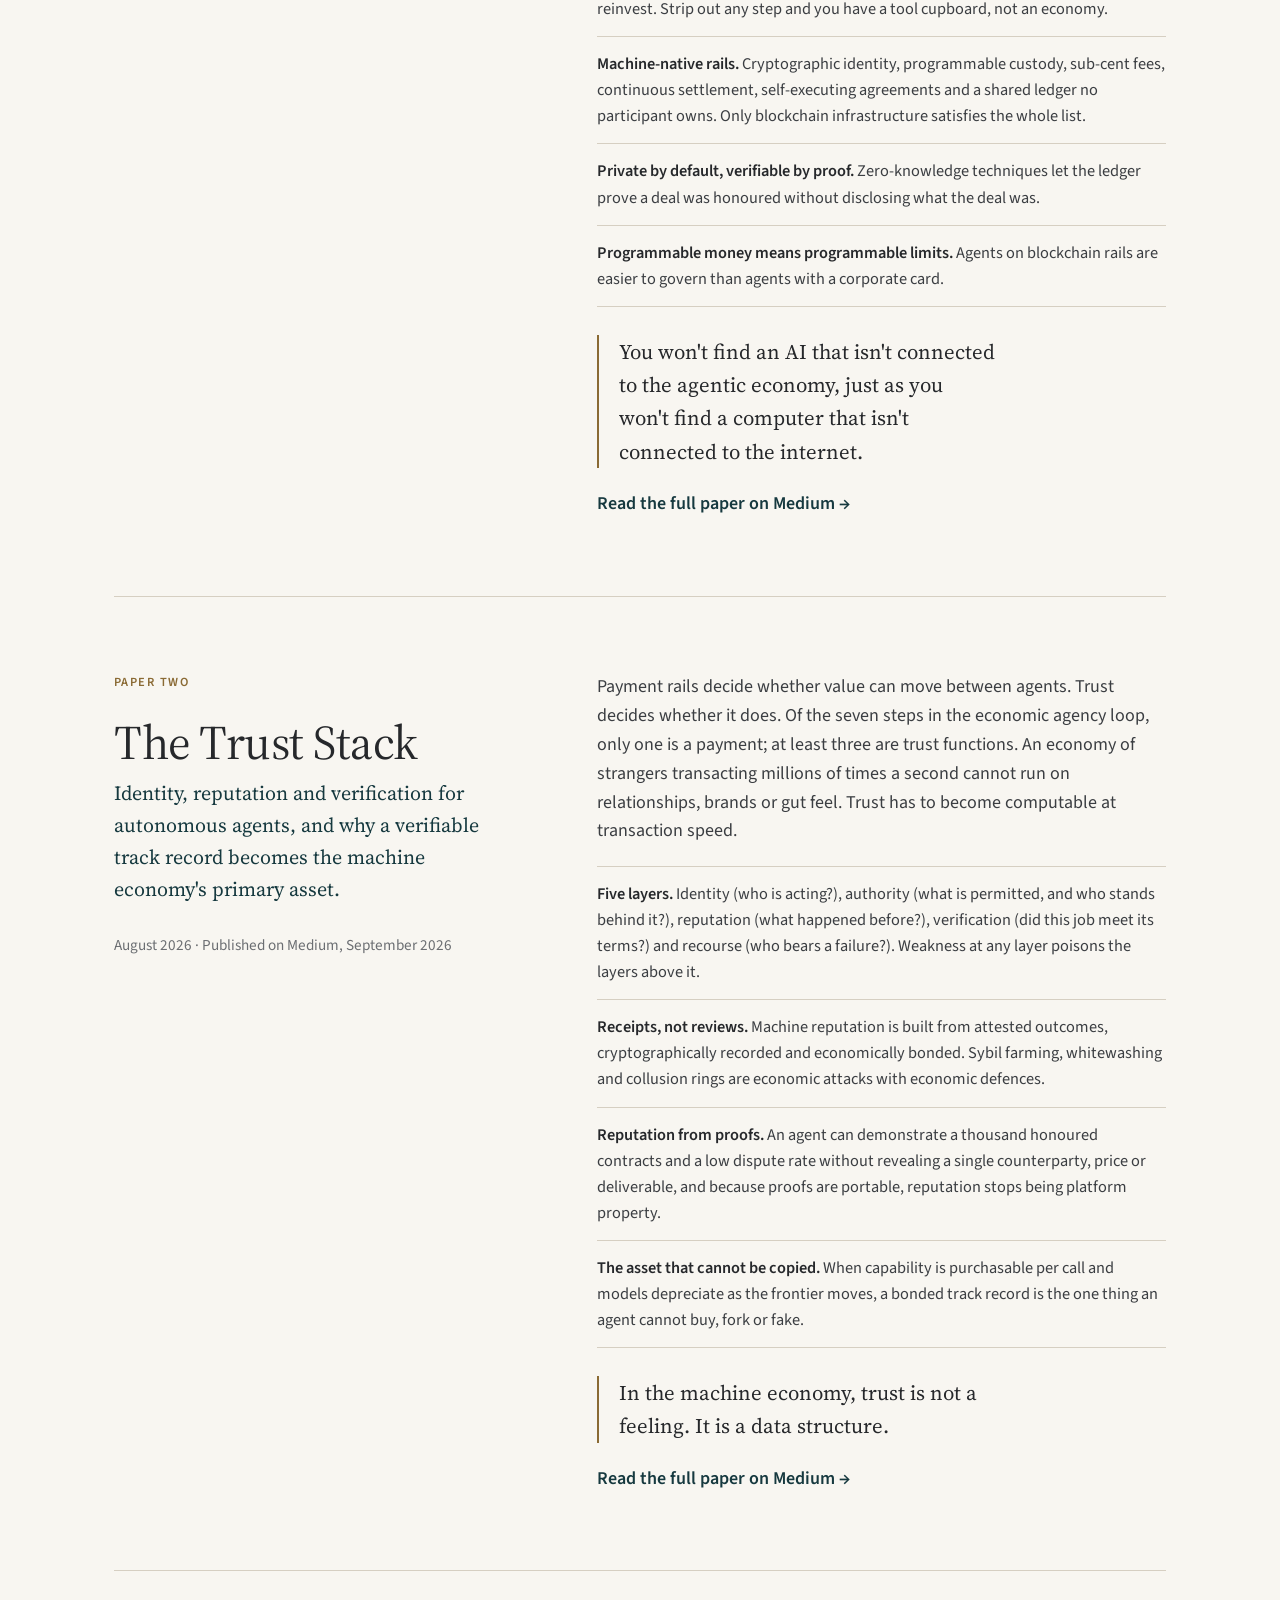
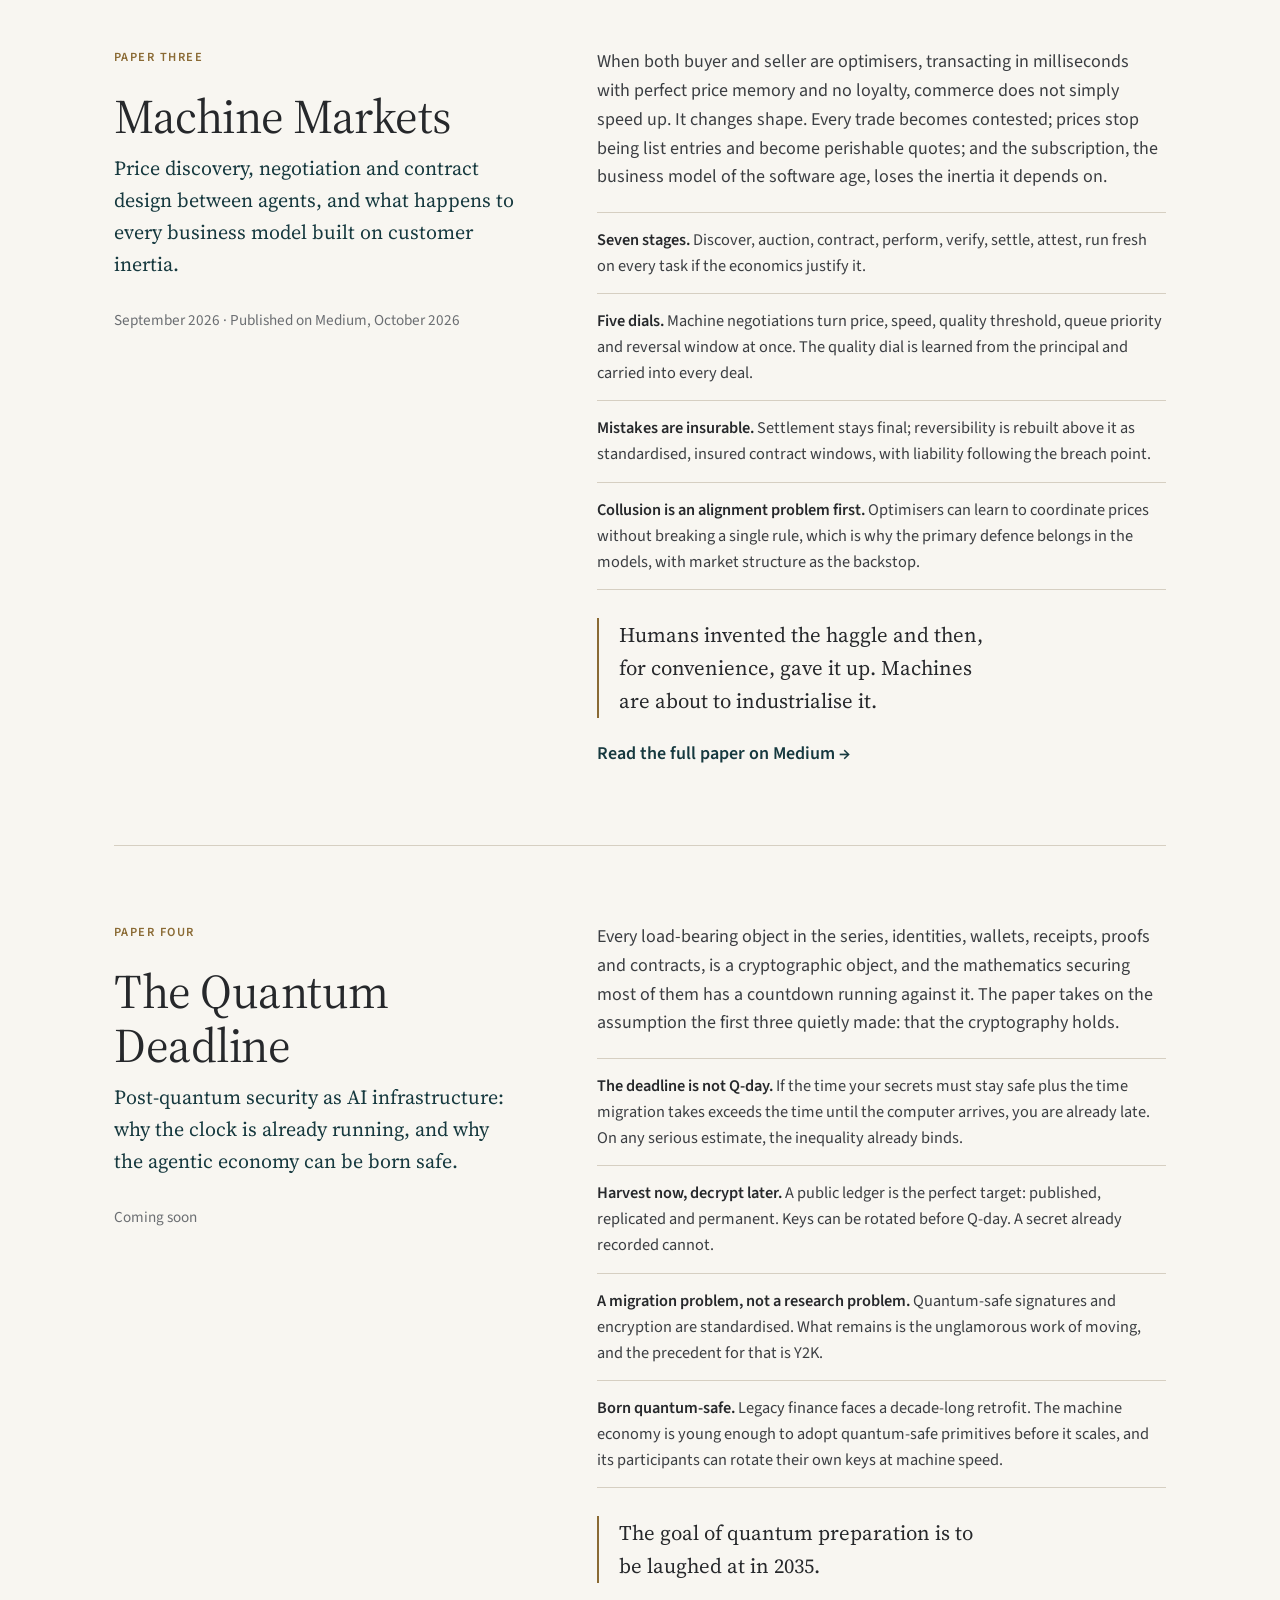
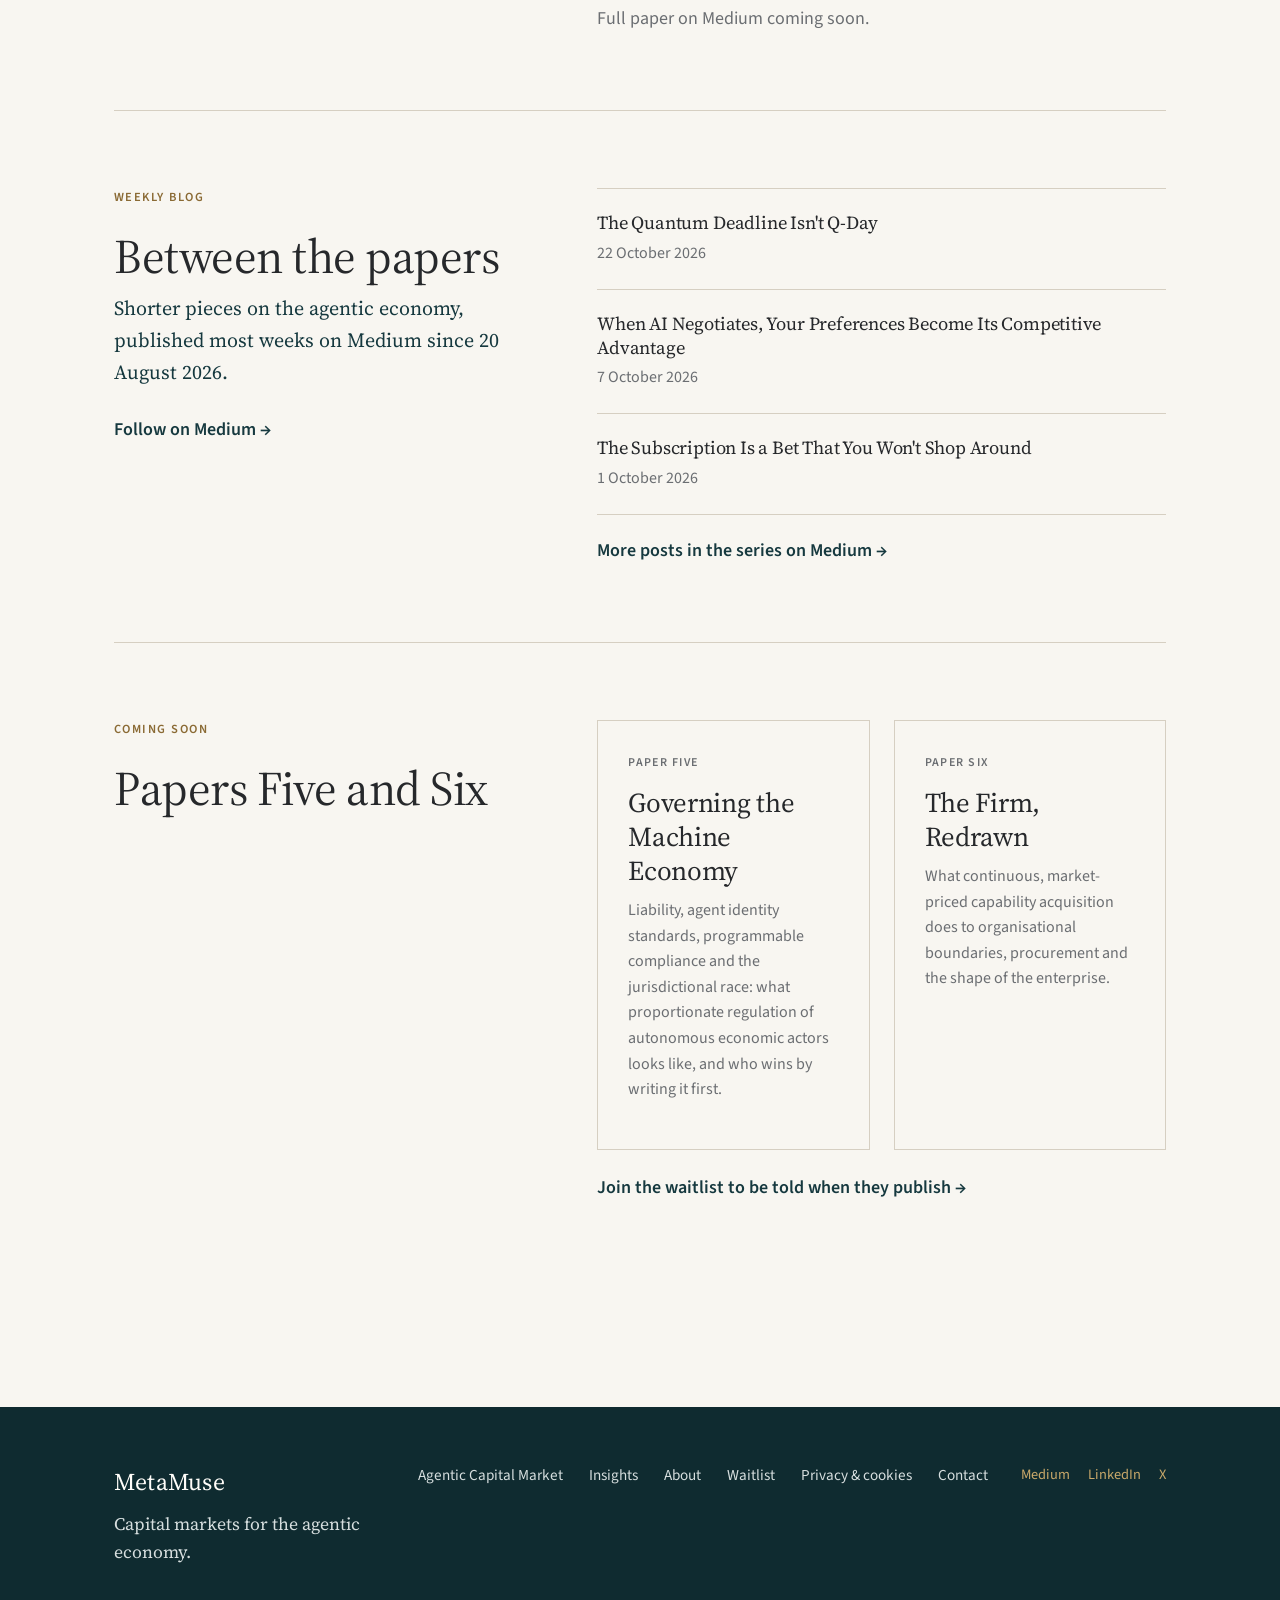
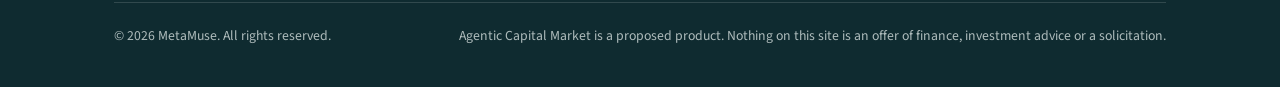
==== commit 61730c8c: "Show Papers Four to Six as coming soon on Insights page" ====
--- a/insights.html
+++ b/insights.html
@@ -49,7 +49,7 @@
     <div class="wrap">
       <p class="eyebrow">Insights</p>
       <h1>The Agentic Economy Series</h1>
-      <p class="lede">A series of papers by MetaMuse founder Dave Burrells on the infrastructure of the agentic economy: the rails, the trust, the markets and the cryptography beneath an economy of autonomous actors. Four papers are published; two more are in progress. The summaries below are the short form; join the waitlist to be told when each paper is released.</p>
+      <p class="lede">A series of papers by MetaMuse founder Dave Burrells on the infrastructure of the agentic economy: the rails, the trust, the markets and the cryptography beneath an economy of autonomous actors. Three papers are published; three more are coming soon. The summaries below are the short form; join the waitlist to be told when each paper is released.</p>
     </div>
     <img src="layers.jpg" alt="Three teal glass layers on a brass pin inside a stone frame">
   </section>
@@ -131,7 +131,7 @@
             <p class="eyebrow">Paper Four</p>
             <h2>The Quantum Deadline</h2>
             <p class="subtitle">Post-quantum security as AI infrastructure: why the clock is already running, and why the agentic economy can be born safe.</p>
-            <p class="meta">October 2026</p>
+            <p class="meta">Coming soon</p>
           </div>
           <div>
             <p>Every load-bearing object in the series, identities, wallets, receipts, proofs and contracts, is a cryptographic object, and the mathematics securing most of them has a countdown running against it. The paper takes on the assumption the first three quietly made: that the cryptography holds.</p>
@@ -169,7 +169,7 @@
       <article class="paper-entry">
         <div class="split">
           <div>
-            <p class="eyebrow">In progress</p>
+            <p class="eyebrow">Coming soon</p>
             <h2>Papers Five and Six</h2>
           </div>
           <div>
